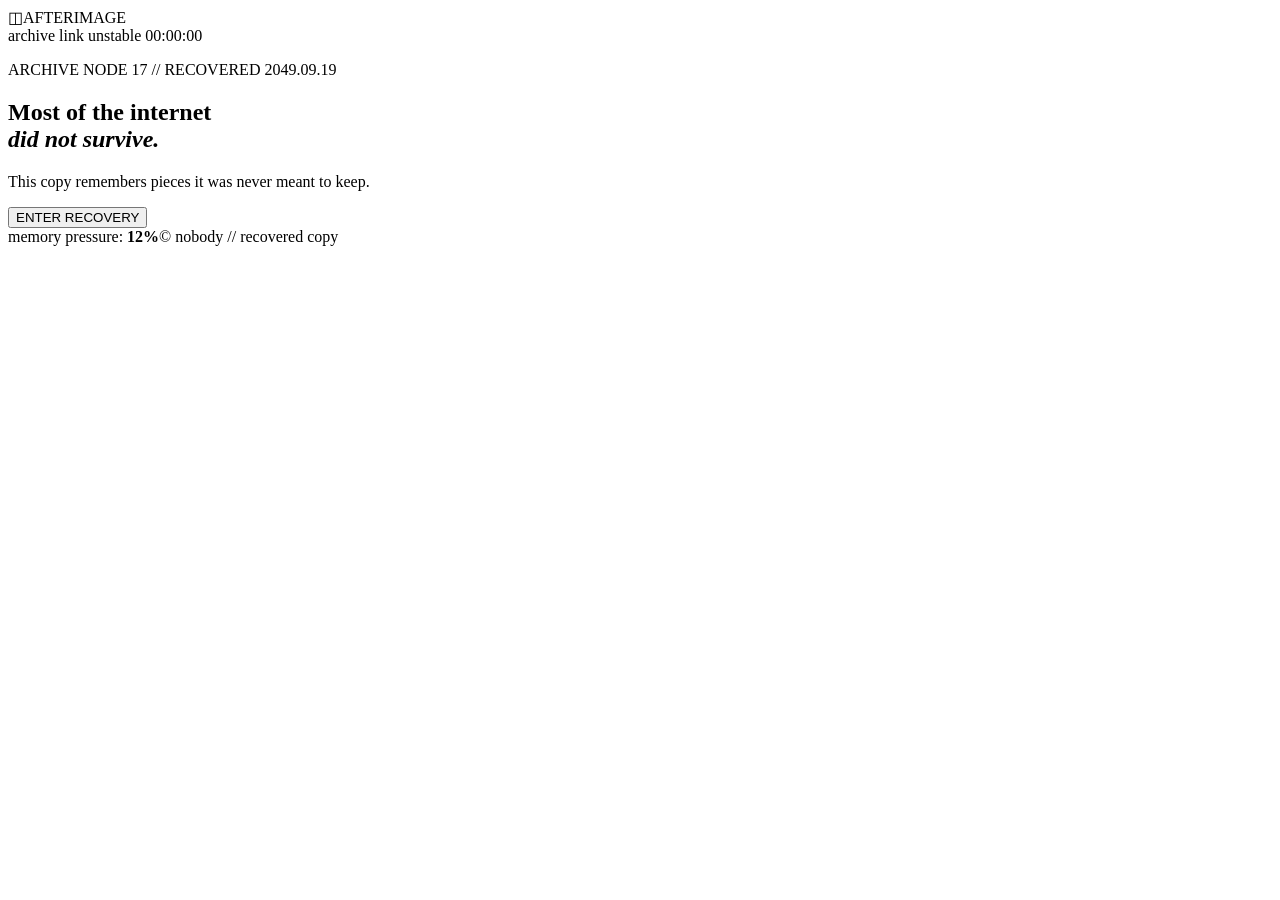
==== afterimage/index.html @ b505f88d "afterimage: add interactive shell" ====
<!doctype html>
<html lang="en">
<head>
  <meta charset="utf-8" />
  <meta name="viewport" content="width=device-width,initial-scale=1" />
  <meta name="theme-color" content="#0a0909" />
  <title>AFTERIMAGE // recovered archive</title>
  <link rel="stylesheet" href="./style.css" />
</head>
<body>
  <div class="noise" aria-hidden="true"></div>
  <main class="shell" id="shell">
    <header class="topbar">
      <div class="brand"><span class="brand-mark">◫</span><span>AFTERIMAGE</span></div>
      <div class="status"><span class="pulse"></span> archive link unstable <span id="clock">00:00:00</span></div>
    </header>

    <section class="hero" id="hero">
      <p class="eyebrow">ARCHIVE NODE 17 // RECOVERED 2049.09.19</p>
      <h1>Most of the internet<br><em>did not survive.</em></h1>
      <p class="lede">This copy remembers pieces it was never meant to keep.</p>
      <button class="enter" id="enterBtn">ENTER RECOVERY</button>
    </section>

    <section class="workspace" id="workspace" hidden>
      <aside class="rail" aria-label="Recovered fragments">
        <button class="fragment active" data-panel="photos"><span>01</span> photographs</button>
        <button class="fragment" data-panel="chat"><span>02</span> message thread</button>
        <button class="fragment" data-panel="map"><span>03</span> city map</button>
        <button class="fragment" data-panel="audio"><span>04</span> broken audio</button>
        <button class="fragment danger" data-panel="sealed"><span>05</span> DO_NOT_OPEN</button>
      </aside>

      <section class="viewer">
        <div class="viewer-head"><span id="panelTitle">fragment_01.photos</span><span class="integrity" id="integrity">integrity 82%</span></div>
        <div class="panel active" data-panel-content="photos">
          <div class="photo-grid">
            <figure class="memory-card memory-a"><div class="placeholder"></div><figcaption>unknown station // 2028?</figcaption></figure>
            <figure class="memory-card memory-b"><div class="placeholder"></div><figcaption>someone wrote “wait here”</figcaption></figure>
            <figure class="memory-card memory-c"><div class="placeholder"></div><figcaption>timestamp checksum failed</figcaption></figure>
          </div>
        </div>

        <div class="panel" data-panel-content="chat">
          <div class="chat-log" id="chatLog">
            <p><span>00:14</span> are you still there?</p>
            <p><span>00:16</span> the page keeps reopening by itself</p>
            <p class="ghost"><span>--:--</span> typing…</p>
          </div>
          <div class="chat-input"><input id="chatInput" aria-label="Message the archive" placeholder="reply to a dead account"/><button id="sendBtn">send</button></div>
        </div>

        <div class="panel" data-panel-content="map">
          <div class="map-card" id="mapCard"><div class="map-lines"></div><div class="map-pin">YOU ARE NOT HERE</div></div>
        </div>

        <div class="panel" data-panel-content="audio">
          <div class="player"><button id="playBtn" aria-label="Play recovered audio">▶</button><div class="track"><strong>REC_2049_LAST_SIGNAL.wav</strong><div class="wave" id="wave"></div></div><span id="timecode">00:00</span></div>
        </div>

        <div class="panel" data-panel-content="sealed">
          <div class="sealed"><p>FILE HEADER CORRUPTED</p><h2>THIS FRAGMENT REQUESTED<br/>TO REMAIN DELETED.</h2><button id="openSealed">OPEN ANYWAY</button><pre id="terminal"></pre></div>
        </div>
      </section>
    </section>

    <footer><span>memory pressure: <b id="pressure">12%</b></span><span>© nobody // recovered copy</span></footer>
  </main>
  <script src="./app.js"></script>
</body>
</html>
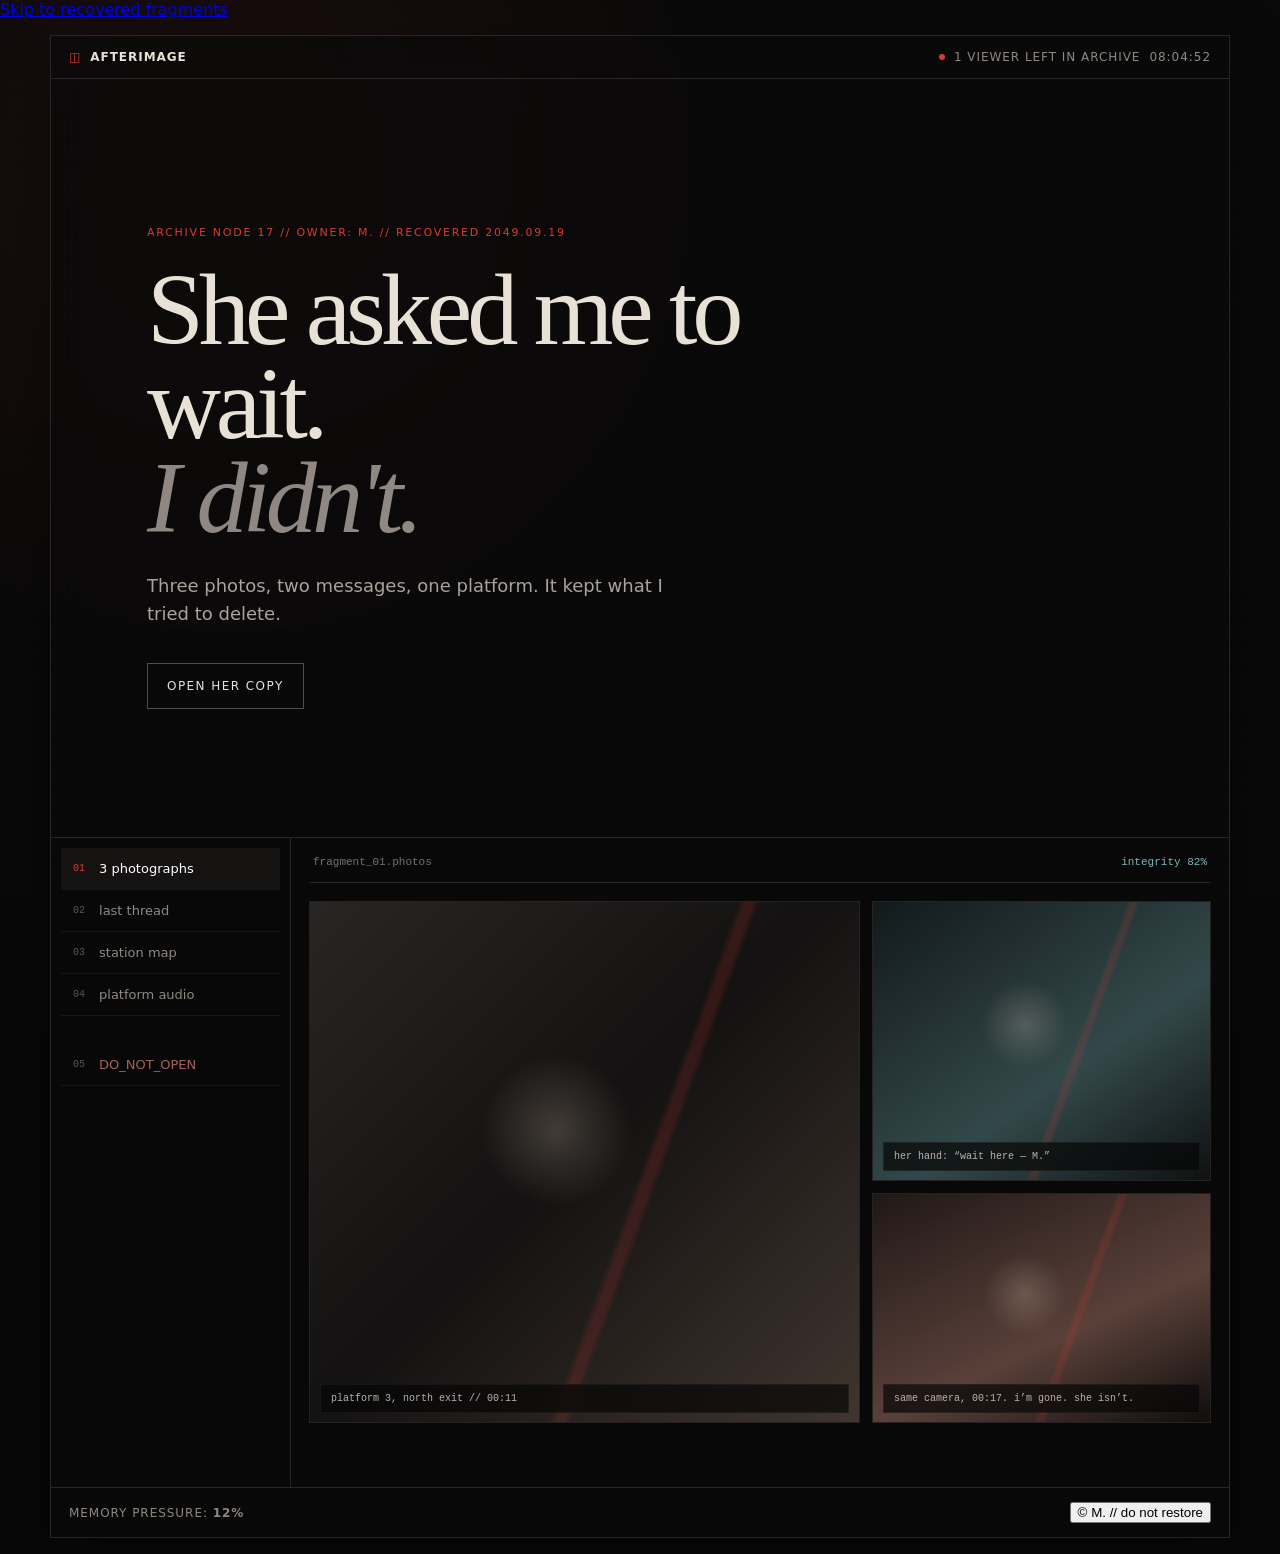
==== commit 19c460b3: "afterimage: integrate narrative and accessible archive shell" ====
--- a/afterimage/index.html
+++ b/afterimage/index.html
@@ -4,68 +4,80 @@
   <meta charset="utf-8" />
   <meta name="viewport" content="width=device-width,initial-scale=1" />
   <meta name="theme-color" content="#0a0909" />
-  <title>AFTERIMAGE // recovered archive</title>
+  <title>AFTERIMAGE // M. — recovered copy</title>
   <link rel="stylesheet" href="./style.css" />
 </head>
 <body>
+  <a class="skip" href="#workspace">Skip to recovered fragments</a>
   <div class="noise" aria-hidden="true"></div>
   <main class="shell" id="shell">
     <header class="topbar">
       <div class="brand"><span class="brand-mark">◫</span><span>AFTERIMAGE</span></div>
-      <div class="status"><span class="pulse"></span> archive link unstable <span id="clock">00:00:00</span></div>
+      <div class="status"><span class="pulse" aria-hidden="true"></span> 1 viewer left in archive <span id="clock">00:00:00</span></div>
     </header>
 
     <section class="hero" id="hero">
-      <p class="eyebrow">ARCHIVE NODE 17 // RECOVERED 2049.09.19</p>
-      <h1>Most of the internet<br><em>did not survive.</em></h1>
-      <p class="lede">This copy remembers pieces it was never meant to keep.</p>
-      <button class="enter" id="enterBtn">ENTER RECOVERY</button>
+      <img class="archive-stamp" src="./assets/archive-stamp.svg" alt="" aria-hidden="true" />
+      <p class="eyebrow">ARCHIVE NODE 17 // OWNER: M. // RECOVERED 2049.09.19</p>
+      <h1>She asked me to wait.<br><em>I didn't.</em></h1>
+      <p class="lede">Three photos, two messages, one platform. It kept what I tried to delete.</p>
+      <button class="enter" id="enterBtn">OPEN HER COPY</button>
     </section>
 
-    <section class="workspace" id="workspace" hidden>
-      <aside class="rail" aria-label="Recovered fragments">
-        <button class="fragment active" data-panel="photos"><span>01</span> photographs</button>
-        <button class="fragment" data-panel="chat"><span>02</span> message thread</button>
-        <button class="fragment" data-panel="map"><span>03</span> city map</button>
-        <button class="fragment" data-panel="audio"><span>04</span> broken audio</button>
-        <button class="fragment danger" data-panel="sealed"><span>05</span> DO_NOT_OPEN</button>
+    <section class="workspace" id="workspace" hidden tabindex="-1" aria-label="Recovered archive workspace">
+      <aside class="rail" aria-label="Recovered fragments" role="tablist" aria-orientation="vertical">
+        <button class="fragment active" data-panel="photos" role="tab" aria-selected="true" aria-controls="panel-photos" id="tab-photos"><span>01</span> 3 photographs</button>
+        <button class="fragment" data-panel="chat" role="tab" aria-selected="false" aria-controls="panel-chat" id="tab-chat" tabindex="-1"><span>02</span> last thread</button>
+        <button class="fragment" data-panel="map" role="tab" aria-selected="false" aria-controls="panel-map" id="tab-map" tabindex="-1"><span>03</span> station map</button>
+        <button class="fragment" data-panel="audio" role="tab" aria-selected="false" aria-controls="panel-audio" id="tab-audio" tabindex="-1"><span>04</span> platform audio</button>
+        <button class="fragment danger" data-panel="sealed" role="tab" aria-selected="false" aria-controls="panel-sealed" id="tab-sealed" tabindex="-1"><span>05</span> DO_NOT_OPEN</button>
       </aside>
 
       <section class="viewer">
-        <div class="viewer-head"><span id="panelTitle">fragment_01.photos</span><span class="integrity" id="integrity">integrity 82%</span></div>
-        <div class="panel active" data-panel-content="photos">
+        <div class="viewer-head"><span id="panelTitle">fragment_01.photos</span><span class="integrity" id="integrity" role="status">integrity 82%</span></div>
+        <div class="panel active" data-panel-content="photos" role="tabpanel" id="panel-photos" aria-labelledby="tab-photos" tabindex="0">
           <div class="photo-grid">
-            <figure class="memory-card memory-a"><div class="placeholder"></div><figcaption>unknown station // 2028?</figcaption></figure>
-            <figure class="memory-card memory-b"><div class="placeholder"></div><figcaption>someone wrote “wait here”</figcaption></figure>
-            <figure class="memory-card memory-c"><div class="placeholder"></div><figcaption>timestamp checksum failed</figcaption></figure>
+            <figure class="memory-card memory-a"><div class="placeholder" aria-hidden="true"></div><figcaption>platform 3, north exit // 00:11</figcaption></figure>
+            <figure class="memory-card memory-b"><div class="placeholder" aria-hidden="true"></div><figcaption>her hand: “wait here — M.”</figcaption></figure>
+            <figure class="memory-card memory-c"><div class="placeholder" aria-hidden="true"></div><figcaption>same camera, 00:17. i’m gone. she isn’t.</figcaption></figure>
           </div>
         </div>
 
-        <div class="panel" data-panel-content="chat">
-          <div class="chat-log" id="chatLog">
-            <p><span>00:14</span> are you still there?</p>
-            <p><span>00:16</span> the page keeps reopening by itself</p>
-            <p class="ghost"><span>--:--</span> typing…</p>
+        <div class="panel" data-panel-content="chat" role="tabpanel" id="panel-chat" aria-labelledby="tab-chat" tabindex="0" hidden>
+          <div class="chat-log" id="chatLog" aria-live="polite" aria-label="Recovered message thread">
+            <p><span>00:14</span> are you still at north exit?</p>
+            <p><span>00:16</span> left. train came. sorry.</p>
+            <p class="ghost"><span>--:--</span> Mara is typing…</p>
           </div>
-          <div class="chat-input"><input id="chatInput" aria-label="Message the archive" placeholder="reply to a dead account"/><button id="sendBtn">send</button></div>
+          <div class="chat-input"><input id="chatInput" aria-label="Message the archive" placeholder="reply to Mara" autocomplete="off"/><button id="sendBtn">send</button></div>
         </div>
 
-        <div class="panel" data-panel-content="map">
-          <div class="map-card" id="mapCard"><div class="map-lines"></div><div class="map-pin">YOU ARE NOT HERE</div></div>
+        <div class="panel" data-panel-content="map" role="tabpanel" id="panel-map" aria-labelledby="tab-map" tabindex="0" hidden>
+          <div class="map-card" id="mapCard" tabindex="0" role="img" aria-label="Corrupted station map with a marker reading: You waited here."><div class="map-lines" aria-hidden="true"></div><div class="map-pin" aria-hidden="true">YOU WAITED HERE</div></div>
         </div>
 
-        <div class="panel" data-panel-content="audio">
-          <div class="player"><button id="playBtn" aria-label="Play recovered audio">▶</button><div class="track"><strong>REC_2049_LAST_SIGNAL.wav</strong><div class="wave" id="wave"></div></div><span id="timecode">00:00</span></div>
+        <div class="panel" data-panel-content="audio" role="tabpanel" id="panel-audio" aria-labelledby="tab-audio" tabindex="0" hidden>
+          <div class="player"><button id="playBtn" aria-label="Play recovered audio" aria-pressed="false">▶</button><div class="track"><strong>REC_2028-11-02_0017_platform3.wav</strong><div class="wave" id="wave" aria-hidden="true"></div></div><span id="timecode" role="status">00:00</span></div>
         </div>
 
-        <div class="panel" data-panel-content="sealed">
-          <div class="sealed"><p>FILE HEADER CORRUPTED</p><h2>THIS FRAGMENT REQUESTED<br/>TO REMAIN DELETED.</h2><button id="openSealed">OPEN ANYWAY</button><pre id="terminal"></pre></div>
+        <div class="panel" data-panel-content="sealed" role="tabpanel" id="panel-sealed" aria-labelledby="tab-sealed" tabindex="0" hidden>
+          <div class="sealed">
+            <img class="owner-slip" src="./assets/owner-slip.svg" alt="" aria-hidden="true" />
+            <p>DELETION REQUESTED 2028.11.03</p>
+            <h2>THIS PART I ASKED<br/>TO STAY DELETED. — M.</h2>
+            <button id="openSealed">OPEN ANYWAY</button>
+            <pre id="terminal" aria-live="polite" role="status"></pre>
+            <div class="term-prompt" id="termPrompt" hidden><span aria-hidden="true">›</span><input id="termInput" aria-label="Terminal input. Type close to seal the fragment." placeholder="type close to seal it again" autocomplete="off" spellcheck="false" /></div>
+          </div>
         </div>
       </section>
     </section>
 
-    <footer><span>memory pressure: <b id="pressure">12%</b></span><span>© nobody // recovered copy</span></footer>
+    <p class="margin-note margin-global" id="marginNote" hidden role="status">margin recovered 2049-09-19 — “if you can read this, you are the backup. keep one small thing.” <button id="marginClose" class="margin-close">file away</button></p>
+
+    <footer><span>memory pressure: <b id="pressure">12%</b></span><button class="owner-footer" id="ownerFooter" title="This copy insists it belongs to M.">© M. // do not restore</button></footer>
   </main>
   <script src="./app.js"></script>
+  <!-- archive marginalia: the dead thread answers a few old words. the owner's footer is less passive than it looks. -->
 </body>
 </html>
--- a/afterimage/style.css
+++ b/afterimage/style.css
@@ -0,0 +1 @@
+:root{--bg:#090808;--panel:#111010;--paper:#e7e1d6;--muted:#8d8880;--line:#2a2524;--red:#d83b32;--cyan:#7cb8bd;--shadow:0 20px 60px rgba(0,0,0,.38)}*{box-sizing:border-box}html{background:var(--bg);color:var(--paper);font-family:Inter,ui-sans-serif,system-ui,-apple-system,BlinkMacSystemFont,"Segoe UI",sans-serif}body{margin:0;min-height:100vh;background:radial-gradient(circle at 18% 12%,rgba(216,59,50,.09),transparent 28%),linear-gradient(#0a0909,#080707);overflow-x:hidden}.noise{position:fixed;inset:0;pointer-events:none;opacity:.16;mix-blend-mode:screen;background-image:repeating-linear-gradient(0deg,transparent 0 2px,rgba(255,255,255,.018) 3px),radial-gradient(circle at 20% 30%,rgba(255,255,255,.035) 0 1px,transparent 1px);background-size:auto,7px 7px;z-index:20}.shell{width:min(1180px,calc(100% - 32px));min-height:calc(100vh - 32px);margin:16px auto;border:1px solid var(--line);background:rgba(10,9,9,.82);box-shadow:var(--shadow);position:relative;display:flex;flex-direction:column;backdrop-filter:blur(18px)}.topbar,footer{display:flex;align-items:center;justify-content:space-between;padding:14px 18px;border-bottom:1px solid var(--line);font-size:12px;letter-spacing:.08em;text-transform:uppercase;color:var(--muted)}footer{border-top:1px solid var(--line);border-bottom:0;margin-top:auto}.brand{display:flex;gap:9px;align-items:center;color:var(--paper);font-weight:700}.brand-mark{color:var(--red)}.status{display:flex;gap:9px;align-items:center}.pulse{width:6px;height:6px;border-radius:999px;background:var(--red);box-shadow:0 0 0 0 rgba(216,59,50,.5);animation:pulse 1.8s infinite}.hero{padding:clamp(64px,10vw,130px) clamp(24px,8vw,96px);max-width:900px}.eyebrow{font-size:11px;letter-spacing:.16em;color:var(--red);text-transform:uppercase;margin:0 0 24px}.hero h1{font-family:Georgia,"Times New Roman",serif;font-size:clamp(52px,8vw,104px);line-height:.92;letter-spacing:-.05em;margin:0;font-weight:500}.hero h1 em{font-weight:400;color:#8f8882}.lede{max-width:560px;color:#aaa39c;font-size:18px;line-height:1.6;margin:26px 0 34px}.enter,.fragment,.chat-input button,.player button,.sealed button{font:inherit;color:inherit;background:transparent;border:1px solid var(--line);cursor:pointer}.enter{padding:15px 19px;text-transform:uppercase;letter-spacing:.12em;font-size:12px;border-color:#514a46;transition:.2s}.enter:hover{border-color:var(--red);color:#fff;transform:translateY(-1px)}.workspace{display:grid;grid-template-columns:240px 1fr;min-height:650px;border-top:1px solid var(--line)}.rail{border-right:1px solid var(--line);padding:10px}.fragment{width:100%;display:flex;gap:14px;align-items:center;padding:13px 12px;text-align:left;border:0;border-bottom:1px solid #181515;color:#8f8983;font-size:13px}.fragment span{font:10px ui-monospace,SFMono-Regular,Menlo,monospace;color:#5b5652}.fragment:hover,.fragment.active{color:#fff;background:#151212}.fragment.active span{color:var(--red)}.fragment.danger{margin-top:28px;color:#a6615c}.viewer{padding:18px;min-width:0}.viewer-head{display:flex;justify-content:space-between;align-items:center;padding:0 4px 14px;border-bottom:1px solid var(--line);font:11px ui-monospace,SFMono-Regular,Menlo,monospace;color:#77716c}.integrity{color:var(--cyan)}.panel{display:none;padding-top:18px}.panel.active{display:block;animation:panelIn .34s ease}.photo-grid{display:grid;grid-template-columns:1.3fr .8fr;grid-template-rows:280px 230px;gap:12px}.memory-card{margin:0;background:#0d0c0c;border:1px solid #262221;overflow:hidden;position:relative}.memory-card:first-child{grid-row:1/3}.placeholder{height:100%;background:linear-gradient(135deg,#292522 0%,#131111 48%,#40352f 100%);position:relative;overflow:hidden}.memory-a .placeholder:before,.memory-b .placeholder:before,.memory-c .placeholder:before{content:"";position:absolute;inset:0;background:radial-gradient(circle at 45% 44%,rgba(225,208,184,.22),transparent 18%),linear-gradient(110deg,transparent 0 58%,rgba(216,59,50,.16) 59% 60%,transparent 61%)}.memory-b .placeholder{background:linear-gradient(145deg,#12191b,#33484a 60%,#0f1112)}.memory-c .placeholder{background:linear-gradient(155deg,#201817,#5a4039 60%,#100e0d)}figcaption{position:absolute;left:10px;right:10px;bottom:9px;padding:8px 10px;background:rgba(7,7,7,.7);backdrop-filter:blur(9px);font:10px ui-monospace,monospace;color:#bbb3aa;border:1px solid rgba(255,255,255,.05)}.chat-log{min-height:420px;padding:28px;border:1px solid var(--line);background:#0c0b0b;font:14px ui-monospace,monospace}.chat-log p{max-width:650px;padding:14px 0;border-bottom:1px dashed #282323;margin:0}.chat-log span{display:inline-block;width:72px;color:#5f5954}.chat-log .ghost{color:#a55d57}.chat-input{display:flex;margin-top:10px}.chat-input input{flex:1;background:#0b0a0a;border:1px solid var(--line);color:#ddd6ce;padding:13px;font:13px ui-monospace,monospace;outline:none}.chat-input input:focus{border-color:#4f4743}.chat-input button{padding:0 20px;color:#a9a39c}.map-card{height:510px;border:1px solid var(--line);position:relative;overflow:hidden;background:#0d0c0c}.map-lines{position:absolute;inset:-20%;background-image:linear-gradient(31deg,transparent 47%,rgba(140,130,120,.17) 48% 49%,transparent 50%),linear-gradient(121deg,transparent 47%,rgba(140,130,120,.1) 48% 49%,transparent 50%);background-size:86px 86px;transform:rotate(4deg)}.map-lines:after{content:"";position:absolute;inset:15% 22%;border:1px dashed rgba(216,59,50,.45);border-radius:50%;transform:skew(-17deg) rotate(12deg)}.map-pin{position:absolute;top:44%;left:49%;transform:translate(-50%,-50%);padding:8px 10px;background:var(--red);color:#fff;font:10px ui-monospace,monospace;box-shadow:0 0 0 8px rgba(216,59,50,.08)}.player{display:flex;align-items:center;gap:18px;border:1px solid var(--line);padding:18px;background:#0c0b0b}.player button{width:44px;height:44px;border-radius:50%;color:#fff}.track{flex:1}.track strong{display:block;font:11px ui-monospace,monospace;margin-bottom:10px}.wave{height:34px;background:repeating-linear-gradient(90deg,#4d4742 0 2px,transparent 2px 7px);mask-image:linear-gradient(90deg,#000 0 60%,transparent 100%);transform-origin:left}.player span{font:11px ui-monospace,monospace;color:#77716c}.sealed{padding:60px 20px;text-align:center;border:1px solid #3a211f;background:radial-gradient(circle at 50% 20%,rgba(216,59,50,.08),transparent 40%),#0d0909;min-height:500px}.sealed>p{font:10px ui-monospace,monospace;color:var(--red);letter-spacing:.2em}.sealed h2{font-family:Georgia,serif;font-weight:400;font-size:36px;letter-spacing:-.02em}.sealed button{padding:12px 17px;color:#d9c8c5;border-color:#5c2e2a}.sealed pre{max-width:680px;margin:34px auto 0;text-align:left;white-space:pre-wrap;color:#8ac0bb;font:12px/1.6 ui-monospace,monospace}.corrupt{animation:corrupt .16s steps(2) 4}@keyframes pulse{70%{box-shadow:0 0 0 8px rgba(216,59,50,0)}}@keyframes panelIn{from{opacity:0;transform:translateY(5px)}to{opacity:1;transform:none}}@keyframes corrupt{0%{transform:translate(0)}25%{transform:translate(3px,-1px);filter:hue-rotate(15deg)}50%{transform:translate(-2px,1px)}75%{transform:translate(1px,2px);filter:contrast(1.3)}}@media(max-width:780px){.shell{width:100%;min-height:100vh;margin:0;border-left:0;border-right:0}.status{display:none}.workspace{grid-template-columns:1fr}.rail{border-right:0;border-bottom:1px solid var(--line);display:flex;overflow:auto}.fragment{min-width:max-content;border-bottom:0}.photo-grid{grid-template-columns:1fr;grid-template-rows:250px 180px 180px}.memory-card:first-child{grid-row:auto}.hero{padding-top:70px}.hero h1{font-size:55px}}@media(prefers-reduced-motion:reduce){*{animation:none!important;scroll-behavior:auto!important;transition:none!important}}
